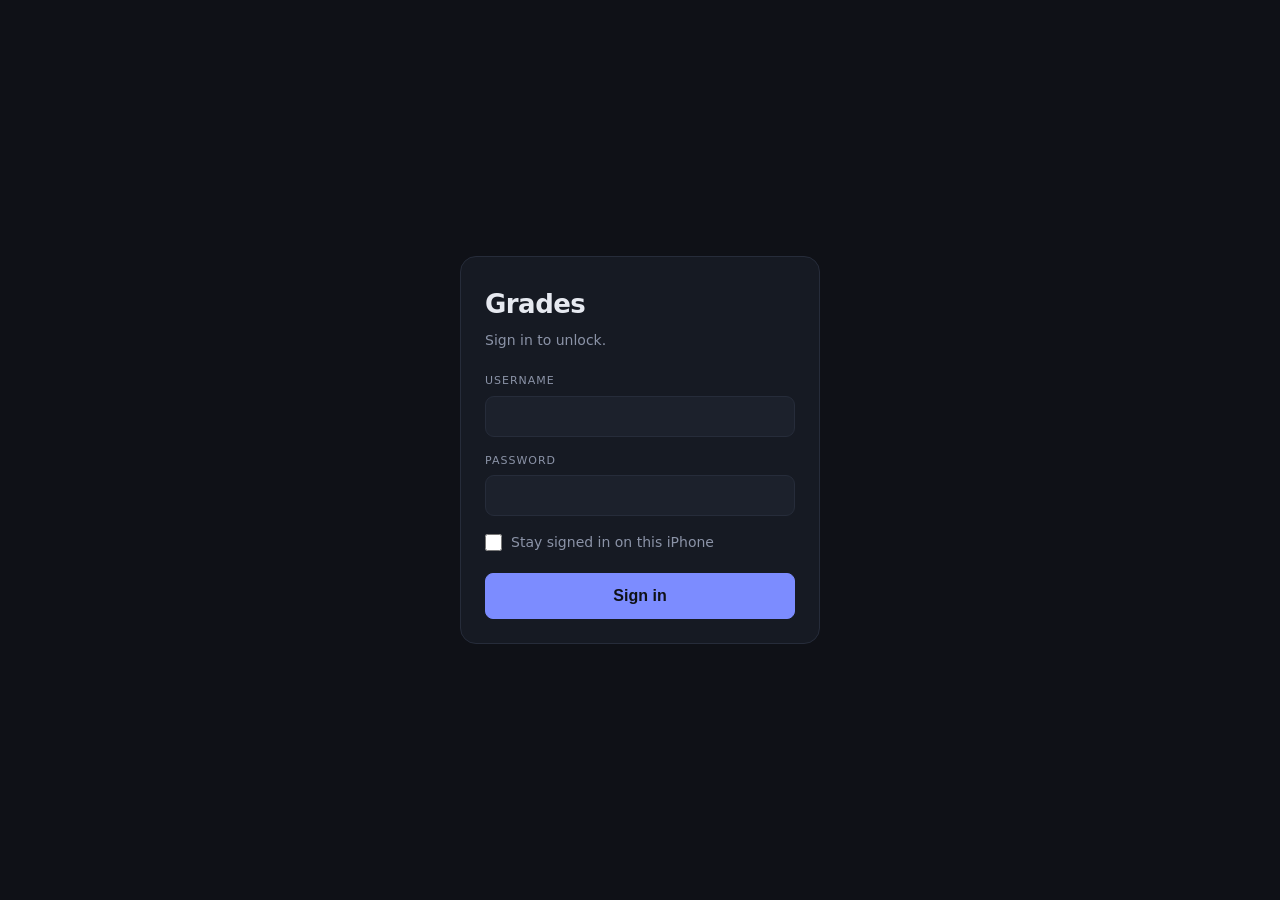
==== docs/index.html @ ca16d770 "Add password-protected GitHub Pages dashboard for phone access The local dashboard needs a Python se" ====
<!doctype html>
<html lang="en">
<head>
  <meta charset="utf-8" />
  <!-- viewport-fit=cover so the page reaches under the iPhone notch and home bar,
       which the safe-area padding in style.css then compensates for. -->
  <meta name="viewport" content="width=device-width, initial-scale=1, viewport-fit=cover" />
  <title>Grades</title>
  <meta name="theme-color" content="#0f1117" />
  <!-- Makes "Add to Home Screen" open without Safari's address bar. -->
  <meta name="apple-mobile-web-app-capable" content="yes" />
  <meta name="apple-mobile-web-app-status-bar-style" content="black-translucent" />
  <meta name="apple-mobile-web-app-title" content="Grades" />
  <!-- Grades are nobody else's business: keep this page out of search engines. -->
  <meta name="robots" content="noindex, nofollow" />
  <link rel="apple-touch-icon" href="icon.png" />
  <link rel="icon" href="icon.png" />
  <link rel="manifest" href="manifest.webmanifest" />
  <link rel="stylesheet" href="style.css" />
</head>
<body>

  <!-- Login gate. Nothing below it exists in the DOM until the file decrypts. -->
  <div class="login-wrap" id="login">
    <form class="login-card" id="login-form" autocomplete="on">
      <h1>Grades</h1>
      <p class="sub">Sign in to unlock.</p>

      <label for="username">Username</label>
      <input id="username" name="username" type="text" autocomplete="username"
             autocapitalize="none" autocorrect="off" spellcheck="false" required />

      <label for="password">Password</label>
      <input id="password" name="password" type="password"
             autocomplete="current-password" required />

      <label class="check">
        <input type="checkbox" id="remember" />
        <span>Stay signed in on this iPhone</span>
      </label>

      <button class="btn primary" id="signin" type="submit">Sign in</button>
      <div class="login-error hidden" id="login-error"></div>
    </form>
  </div>

  <!-- The dashboard. Hidden until decryption succeeds. -->
  <div class="app hidden" id="app">
    <header class="topbar">
      <div>
        <h1 id="greeting">Grades</h1>
        <p class="sub" id="subline"></p>
      </div>
      <button id="signout" class="btn">Sign out</button>
    </header>

    <div id="sample-banner" class="banner hidden"></div>

    <section class="stats" id="stats"></section>

    <section class="panel">
      <div class="panel-head">
        <h2>Courses</h2>
        <span class="hint">Tap a course to see its assignments</span>
      </div>
      <div id="courses"></div>
    </section>

    <section class="panel">
      <div class="panel-head"><h2>Coming up</h2></div>
      <div id="upcoming"></div>
    </section>
  </div>

  <script src="app.js"></script>
</body>
</html>
---- docs/style.css ----
:root {
  --bg: #0f1117;
  --panel: #161a23;
  --panel-2: #1c212c;
  --line: #262c3a;
  --text: #e6e9f0;
  --muted: #8b93a7;
  --accent: #7c8cff;
  --good: #4ade80;
  --warn: #fbbf24;
  --bad: #f87171;
}

* { box-sizing: border-box; }

body {
  margin: 0;
  background: var(--bg);
  color: var(--text);
  font: 15px/1.5 ui-sans-serif, system-ui, -apple-system, "Segoe UI", Roboto, sans-serif;
}

.app { max-width: 1100px; margin: 0 auto; padding: 32px 24px 64px; }

.topbar { display: flex; align-items: flex-start; justify-content: space-between; gap: 16px; }
h1 { margin: 0; font-size: 30px; letter-spacing: -0.02em; }
.sub { margin: 6px 0 0; color: var(--muted); font-size: 14px; }

.btn {
  background: var(--panel-2); color: var(--text);
  border: 1px solid var(--line); border-radius: 8px;
  padding: 9px 15px; font-size: 14px; cursor: pointer; white-space: nowrap;
}
.btn:hover { border-color: var(--accent); }
.btn:disabled { opacity: 0.5; cursor: default; }

.banner {
  margin-top: 20px; padding: 11px 15px; border-radius: 8px; font-size: 14px;
  background: rgba(124, 140, 255, 0.1); border: 1px solid rgba(124, 140, 255, 0.3);
}
.banner.error { background: rgba(248, 113, 113, 0.1); border-color: rgba(248, 113, 113, 0.35); }
.hidden { display: none !important; }

/* stat tiles */
.stats { display: grid; grid-template-columns: repeat(auto-fit, minmax(190px, 1fr)); gap: 14px; margin-top: 26px; }
.stat { background: var(--panel); border: 1px solid var(--line); border-radius: 12px; padding: 18px; }
.stat .label { color: var(--muted); font-size: 11px; letter-spacing: 0.09em; text-transform: uppercase; }
.stat .value { font-size: 32px; font-weight: 600; margin-top: 8px; letter-spacing: -0.02em; }
.stat .note { color: var(--muted); font-size: 13px; margin-top: 4px; }

/* panels */
.panel { background: var(--panel); border: 1px solid var(--line); border-radius: 12px; margin-top: 26px; overflow: hidden; }
.panel-head { display: flex; align-items: baseline; justify-content: space-between; gap: 12px; padding: 16px 20px; border-bottom: 1px solid var(--line); }
.panel-head h2 { margin: 0; font-size: 15px; font-weight: 600; }
.hint { color: var(--muted); font-size: 13px; }

/* course rows */
.course { border-bottom: 1px solid var(--line); }
.course:last-child { border-bottom: none; }

.course-head {
  display: grid; grid-template-columns: 1fr auto auto; align-items: center; gap: 16px;
  padding: 15px 20px; cursor: pointer; background: none; border: none;
  width: 100%; text-align: left; color: inherit; font: inherit;
}
.course-head:hover { background: var(--panel-2); }
.course-name { font-weight: 600; }
.course-meta { color: var(--muted); font-size: 13px; margin-top: 2px; }
.flags { display: flex; gap: 6px; }
.grade { font-variant-numeric: tabular-nums; font-size: 17px; font-weight: 600; min-width: 105px; text-align: right; }
.grade .letter { color: var(--muted); font-weight: 500; margin-left: 7px; }

.pill { font-size: 11px; padding: 2px 8px; border-radius: 999px; font-weight: 600; }
.pill.missing { background: rgba(248,113,113,.16); color: var(--bad); }
.pill.late { background: rgba(251,191,36,.16); color: var(--warn); }

.g-good { color: var(--good); }
.g-warn { color: var(--warn); }
.g-bad  { color: var(--bad); }

/* assignment table */
.assignments { display: none; padding: 0 20px 18px; }
.course.open .assignments { display: block; }
.course.open .course-head { background: var(--panel-2); }

table { width: 100%; border-collapse: collapse; font-size: 14px; }
th { text-align: left; color: var(--muted); font-weight: 500; font-size: 11px; letter-spacing: 0.07em; text-transform: uppercase; padding: 10px 8px; border-bottom: 1px solid var(--line); }
td { padding: 10px 8px; border-bottom: 1px solid rgba(38,44,58,.55); }
tr:last-child td { border-bottom: none; }
td.num { text-align: right; font-variant-numeric: tabular-nums; white-space: nowrap; }
.cat { color: var(--muted); font-size: 13px; }
.empty { color: var(--muted); padding: 18px 20px; font-size: 14px; }

@media (max-width: 600px) {
  .app { padding: 22px 15px 48px; }
  .course-head { grid-template-columns: 1fr auto; }
  .flags { display: none; }
  .assignments { overflow-x: auto; }
}

/* ---------- login screen ---------- */

.login-wrap {
  min-height: 100dvh;
  display: flex; align-items: center; justify-content: center;
  padding: 24px;
  /* Keep the card clear of the notch and the home indicator. */
  padding-top: max(24px, env(safe-area-inset-top));
  padding-bottom: max(24px, env(safe-area-inset-bottom));
}

.login-card {
  width: 100%; max-width: 360px;
  background: var(--panel); border: 1px solid var(--line);
  border-radius: 16px; padding: 28px 24px 24px;
}
.login-card h1 { font-size: 26px; }
.login-card .sub { margin: 6px 0 22px; }

.login-card label {
  display: block; color: var(--muted);
  font-size: 11px; letter-spacing: 0.09em; text-transform: uppercase;
  margin-bottom: 6px;
}

.login-card input[type="text"],
.login-card input[type="password"] {
  width: 100%; margin-bottom: 16px;
  background: var(--panel-2); color: var(--text);
  border: 1px solid var(--line); border-radius: 9px;
  padding: 12px 13px;
  /* 16px keeps iOS Safari from zooming the page when the field is focused. */
  font: 16px/1.4 inherit;
}
.login-card input:focus { outline: none; border-color: var(--accent); }

.login-card label.check {
  display: flex; align-items: center; gap: 9px;
  text-transform: none; letter-spacing: 0; font-size: 14px;
  color: var(--muted); margin-bottom: 20px;
}
.login-card .check input { accent-color: var(--accent); width: 17px; height: 17px; margin: 0; }

.btn.primary {
  width: 100%; background: var(--accent); border-color: var(--accent);
  color: #0f1117; font-weight: 600; font-size: 16px; padding: 13px;
}
.btn.primary:hover { filter: brightness(1.07); }

.login-error {
  margin-top: 14px; font-size: 14px; color: var(--bad);
  background: rgba(248,113,113,.1); border: 1px solid rgba(248,113,113,.35);
  border-radius: 8px; padding: 10px 13px;
}

/* ---------- phone layout ---------- */

.app {
  padding-top: max(32px, env(safe-area-inset-top));
  padding-bottom: max(64px, env(safe-area-inset-bottom));
}

@media (max-width: 600px) {
  .topbar { align-items: center; }
  h1 { font-size: 25px; }
  /* Comfortable tap targets -- Apple's guidance is 44pt minimum. */
  .btn { padding: 11px 15px; min-height: 44px; }
  .course-head { padding: 14px 16px; min-height: 56px; }
  .grade { min-width: 0; }
}
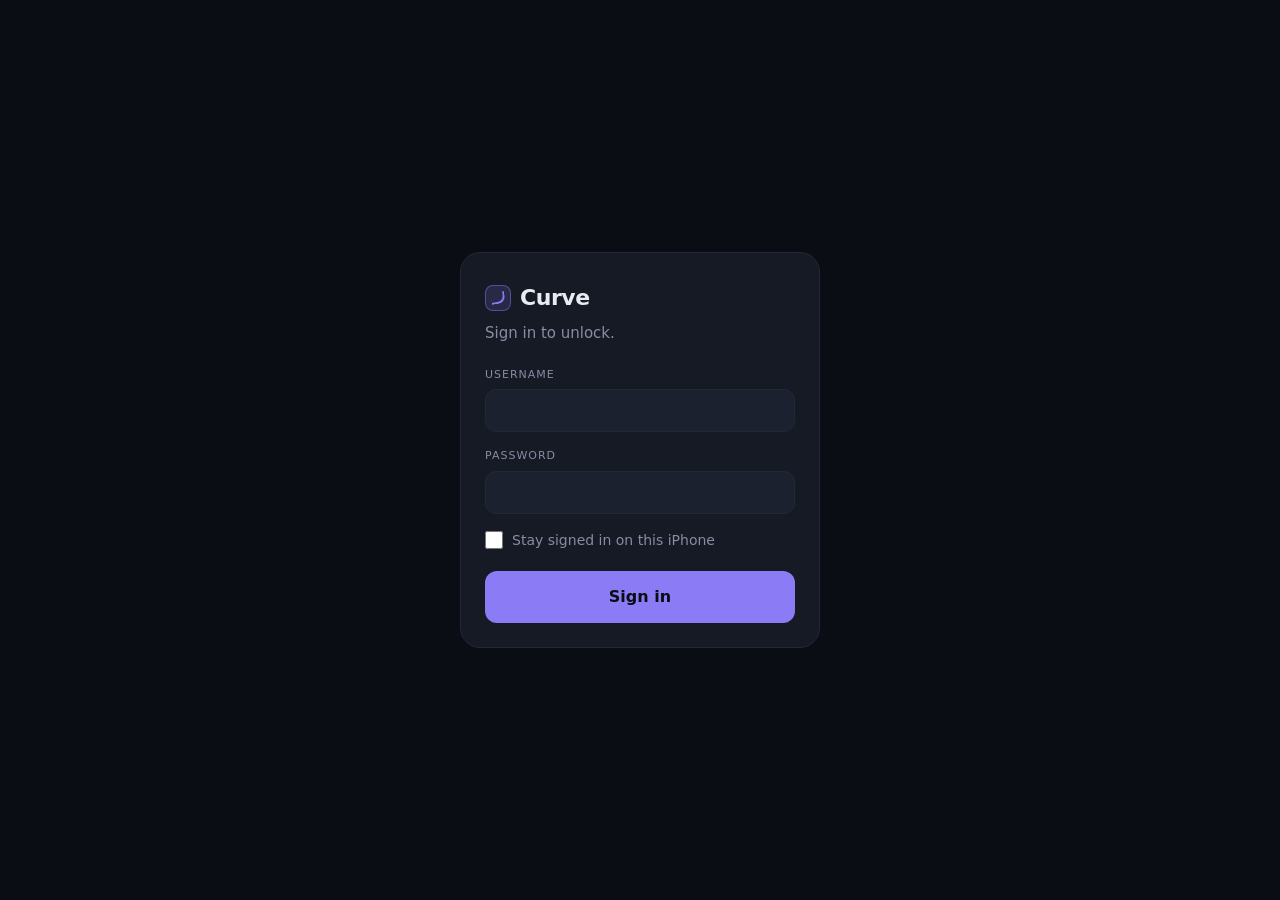
==== commit 5cd5d78e: "Redesign the site as Curve: four screens driven by the scraped data Replaces the single scrolling ta" ====
--- a/docs/index.html
+++ b/docs/index.html
@@ -2,16 +2,12 @@
 <html lang="en">
 <head>
   <meta charset="utf-8" />
-  <!-- viewport-fit=cover so the page reaches under the iPhone notch and home bar,
-       which the safe-area padding in style.css then compensates for. -->
   <meta name="viewport" content="width=device-width, initial-scale=1, viewport-fit=cover" />
-  <title>Grades</title>
-  <meta name="theme-color" content="#0f1117" />
-  <!-- Makes "Add to Home Screen" open without Safari's address bar. -->
+  <title>Curve</title>
+  <meta name="theme-color" content="#0b0d14" />
   <meta name="apple-mobile-web-app-capable" content="yes" />
   <meta name="apple-mobile-web-app-status-bar-style" content="black-translucent" />
-  <meta name="apple-mobile-web-app-title" content="Grades" />
-  <!-- Grades are nobody else's business: keep this page out of search engines. -->
+  <meta name="apple-mobile-web-app-title" content="Curve" />
   <meta name="robots" content="noindex, nofollow" />
   <link rel="apple-touch-icon" href="icon.png" />
   <link rel="icon" href="icon.png" />
@@ -20,10 +16,9 @@
 </head>
 <body>
 
-  <!-- Login gate. Nothing below it exists in the DOM until the file decrypts. -->
   <div class="login-wrap" id="login">
     <form class="login-card" id="login-form" autocomplete="on">
-      <h1>Grades</h1>
+      <div class="brand"><span class="mark"></span> Curve</div>
       <p class="sub">Sign in to unlock.</p>
 
       <label for="username">Username</label>
@@ -34,7 +29,7 @@
       <input id="password" name="password" type="password"
              autocomplete="current-password" required />
 
-      <label class="check">
+      <label class="check" for="remember">
         <input type="checkbox" id="remember" />
         <span>Stay signed in on this iPhone</span>
       </label>
@@ -44,32 +39,15 @@
     </form>
   </div>
 
-  <!-- The dashboard. Hidden until decryption succeeds. -->
   <div class="app hidden" id="app">
-    <header class="topbar">
-      <div>
-        <h1 id="greeting">Grades</h1>
-        <p class="sub" id="subline"></p>
-      </div>
-      <button id="signout" class="btn">Sign out</button>
-    </header>
+    <main id="screen"></main>
 
-    <div id="sample-banner" class="banner hidden"></div>
-
-    <section class="stats" id="stats"></section>
-
-    <section class="panel">
-      <div class="panel-head">
-        <h2>Courses</h2>
-        <span class="hint">Tap a course to see its assignments</span>
-      </div>
-      <div id="courses"></div>
-    </section>
-
-    <section class="panel">
-      <div class="panel-head"><h2>Coming up</h2></div>
-      <div id="upcoming"></div>
-    </section>
+    <nav class="tabbar" id="tabbar">
+      <button data-tab="today"  class="tab on"><span class="ico" data-i="today"></span>Today</button>
+      <button data-tab="grades" class="tab"><span class="ico" data-i="grades"></span>Grades</button>
+      <button data-tab="work"   class="tab"><span class="ico" data-i="work"></span>Work</button>
+      <button data-tab="me"     class="tab"><span class="ico" data-i="me"></span>Me</button>
+    </nav>
   </div>
 
   <script src="app.js"></script>
--- a/docs/style.css
+++ b/docs/style.css
@@ -1,170 +1,252 @@
 :root {
-  --bg: #0f1117;
-  --panel: #161a23;
-  --panel-2: #1c212c;
-  --line: #262c3a;
-  --text: #e6e9f0;
-  --muted: #8b93a7;
-  --accent: #7c8cff;
+  --bg: #0b0d14;
+  --bg-lift: #10131c;
+  --card: #161a25;
+  --card-2: #1c2130;
+  --line: #232838;
+  --text: #e9ebf3;
+  --muted: #868da4;
+  --dim: #5d6478;
+  --accent: #8b7cf6;
+  --accent-soft: rgba(139, 124, 246, 0.16);
   --good: #4ade80;
   --warn: #fbbf24;
   --bad: #f87171;
-}
-
-* { box-sizing: border-box; }
+  --pad: 20px;
+}
+
+* { box-sizing: border-box; -webkit-tap-highlight-color: transparent; }
 
 body {
   margin: 0;
   background: var(--bg);
   color: var(--text);
-  font: 15px/1.5 ui-sans-serif, system-ui, -apple-system, "Segoe UI", Roboto, sans-serif;
-}
-
-.app { max-width: 1100px; margin: 0 auto; padding: 32px 24px 64px; }
-
-.topbar { display: flex; align-items: flex-start; justify-content: space-between; gap: 16px; }
-h1 { margin: 0; font-size: 30px; letter-spacing: -0.02em; }
-.sub { margin: 6px 0 0; color: var(--muted); font-size: 14px; }
-
-.btn {
-  background: var(--panel-2); color: var(--text);
-  border: 1px solid var(--line); border-radius: 8px;
-  padding: 9px 15px; font-size: 14px; cursor: pointer; white-space: nowrap;
-}
-.btn:hover { border-color: var(--accent); }
-.btn:disabled { opacity: 0.5; cursor: default; }
-
-.banner {
-  margin-top: 20px; padding: 11px 15px; border-radius: 8px; font-size: 14px;
-  background: rgba(124, 140, 255, 0.1); border: 1px solid rgba(124, 140, 255, 0.3);
-}
-.banner.error { background: rgba(248, 113, 113, 0.1); border-color: rgba(248, 113, 113, 0.35); }
+  font: 15px/1.5 ui-sans-serif, system-ui, -apple-system, "SF Pro Text", "Segoe UI", Roboto, sans-serif;
+  -webkit-font-smoothing: antialiased;
+}
+
 .hidden { display: none !important; }
-
-/* stat tiles */
-.stats { display: grid; grid-template-columns: repeat(auto-fit, minmax(190px, 1fr)); gap: 14px; margin-top: 26px; }
-.stat { background: var(--panel); border: 1px solid var(--line); border-radius: 12px; padding: 18px; }
-.stat .label { color: var(--muted); font-size: 11px; letter-spacing: 0.09em; text-transform: uppercase; }
-.stat .value { font-size: 32px; font-weight: 600; margin-top: 8px; letter-spacing: -0.02em; }
-.stat .note { color: var(--muted); font-size: 13px; margin-top: 4px; }
-
-/* panels */
-.panel { background: var(--panel); border: 1px solid var(--line); border-radius: 12px; margin-top: 26px; overflow: hidden; }
-.panel-head { display: flex; align-items: baseline; justify-content: space-between; gap: 12px; padding: 16px 20px; border-bottom: 1px solid var(--line); }
-.panel-head h2 { margin: 0; font-size: 15px; font-weight: 600; }
-.hint { color: var(--muted); font-size: 13px; }
-
-/* course rows */
-.course { border-bottom: 1px solid var(--line); }
-.course:last-child { border-bottom: none; }
-
-.course-head {
-  display: grid; grid-template-columns: 1fr auto auto; align-items: center; gap: 16px;
-  padding: 15px 20px; cursor: pointer; background: none; border: none;
-  width: 100%; text-align: left; color: inherit; font: inherit;
-}
-.course-head:hover { background: var(--panel-2); }
-.course-name { font-weight: 600; }
-.course-meta { color: var(--muted); font-size: 13px; margin-top: 2px; }
-.flags { display: flex; gap: 6px; }
-.grade { font-variant-numeric: tabular-nums; font-size: 17px; font-weight: 600; min-width: 105px; text-align: right; }
-.grade .letter { color: var(--muted); font-weight: 500; margin-left: 7px; }
-
-.pill { font-size: 11px; padding: 2px 8px; border-radius: 999px; font-weight: 600; }
-.pill.missing { background: rgba(248,113,113,.16); color: var(--bad); }
-.pill.late { background: rgba(251,191,36,.16); color: var(--warn); }
-
-.g-good { color: var(--good); }
-.g-warn { color: var(--warn); }
-.g-bad  { color: var(--bad); }
-
-/* assignment table */
-.assignments { display: none; padding: 0 20px 18px; }
-.course.open .assignments { display: block; }
-.course.open .course-head { background: var(--panel-2); }
-
-table { width: 100%; border-collapse: collapse; font-size: 14px; }
-th { text-align: left; color: var(--muted); font-weight: 500; font-size: 11px; letter-spacing: 0.07em; text-transform: uppercase; padding: 10px 8px; border-bottom: 1px solid var(--line); }
-td { padding: 10px 8px; border-bottom: 1px solid rgba(38,44,58,.55); }
-tr:last-child td { border-bottom: none; }
-td.num { text-align: right; font-variant-numeric: tabular-nums; white-space: nowrap; }
-.cat { color: var(--muted); font-size: 13px; }
-.empty { color: var(--muted); padding: 18px 20px; font-size: 14px; }
-
-@media (max-width: 600px) {
-  .app { padding: 22px 15px 48px; }
-  .course-head { grid-template-columns: 1fr auto; }
-  .flags { display: none; }
-  .assignments { overflow-x: auto; }
-}
-
-/* ---------- login screen ---------- */
+button { font: inherit; color: inherit; background: none; border: none; cursor: pointer; }
+
+/* ---------- login ---------- */
 
 .login-wrap {
-  min-height: 100dvh;
-  display: flex; align-items: center; justify-content: center;
-  padding: 24px;
-  /* Keep the card clear of the notch and the home indicator. */
-  padding-top: max(24px, env(safe-area-inset-top));
-  padding-bottom: max(24px, env(safe-area-inset-bottom));
-}
-
+  min-height: 100dvh; display: flex; align-items: center; justify-content: center;
+  padding: max(24px, env(safe-area-inset-top)) 24px max(24px, env(safe-area-inset-bottom));
+}
 .login-card {
   width: 100%; max-width: 360px;
-  background: var(--panel); border: 1px solid var(--line);
-  border-radius: 16px; padding: 28px 24px 24px;
-}
-.login-card h1 { font-size: 26px; }
-.login-card .sub { margin: 6px 0 22px; }
-
+  background: var(--card); border: 1px solid var(--line);
+  border-radius: 20px; padding: 28px 24px 24px;
+}
+.brand { display: flex; align-items: center; gap: 9px; font-size: 22px; font-weight: 650; letter-spacing: -0.02em; }
+.mark {
+  width: 26px; height: 26px; border-radius: 8px; background: var(--accent-soft);
+  border: 1px solid rgba(139,124,246,.45); position: relative; flex: none;
+}
+.mark::after {
+  content: ""; position: absolute; inset: 6px 5px;
+  border-bottom: 2px solid var(--accent); border-right: 2px solid var(--accent);
+  border-radius: 0 0 8px 0; transform: rotate(-8deg);
+}
+.login-card .sub { margin: 8px 0 22px; color: var(--muted); }
 .login-card label {
   display: block; color: var(--muted);
-  font-size: 11px; letter-spacing: 0.09em; text-transform: uppercase;
-  margin-bottom: 6px;
-}
-
-.login-card input[type="text"],
-.login-card input[type="password"] {
+  font-size: 11px; letter-spacing: 0.09em; text-transform: uppercase; margin-bottom: 6px;
+}
+.login-card input[type="text"], .login-card input[type="password"] {
   width: 100%; margin-bottom: 16px;
-  background: var(--panel-2); color: var(--text);
-  border: 1px solid var(--line); border-radius: 9px;
-  padding: 12px 13px;
-  /* 16px keeps iOS Safari from zooming the page when the field is focused. */
-  font: 16px/1.4 inherit;
+  background: var(--card-2); color: var(--text);
+  border: 1px solid var(--line); border-radius: 11px; padding: 13px;
+  font: 16px/1.4 inherit; /* 16px stops iOS zooming on focus */
 }
 .login-card input:focus { outline: none; border-color: var(--accent); }
-
 .login-card label.check {
-  display: flex; align-items: center; gap: 9px;
-  text-transform: none; letter-spacing: 0; font-size: 14px;
-  color: var(--muted); margin-bottom: 20px;
-}
-.login-card .check input { accent-color: var(--accent); width: 17px; height: 17px; margin: 0; }
-
+  display: flex; align-items: center; gap: 9px; margin-bottom: 20px;
+  text-transform: none; letter-spacing: 0; font-size: 14px; color: var(--muted);
+}
+.login-card .check input { accent-color: var(--accent); width: 18px; height: 18px; margin: 0; }
 .btn.primary {
-  width: 100%; background: var(--accent); border-color: var(--accent);
-  color: #0f1117; font-weight: 600; font-size: 16px; padding: 13px;
-}
-.btn.primary:hover { filter: brightness(1.07); }
-
+  width: 100%; background: var(--accent); color: #0b0d14;
+  font-weight: 650; font-size: 16px; padding: 14px; border-radius: 12px;
+}
 .login-error {
   margin-top: 14px; font-size: 14px; color: var(--bad);
   background: rgba(248,113,113,.1); border: 1px solid rgba(248,113,113,.35);
-  border-radius: 8px; padding: 10px 13px;
-}
-
-/* ---------- phone layout ---------- */
-
-.app {
-  padding-top: max(32px, env(safe-area-inset-top));
-  padding-bottom: max(64px, env(safe-area-inset-bottom));
-}
-
-@media (max-width: 600px) {
-  .topbar { align-items: center; }
-  h1 { font-size: 25px; }
-  /* Comfortable tap targets -- Apple's guidance is 44pt minimum. */
-  .btn { padding: 11px 15px; min-height: 44px; }
-  .course-head { padding: 14px 16px; min-height: 56px; }
-  .grade { min-width: 0; }
-}
+  border-radius: 10px; padding: 11px 13px;
+}
+
+/* ---------- shell ---------- */
+
+.app { min-height: 100dvh; padding-bottom: 92px; }
+main { padding: max(14px, env(safe-area-inset-top)) var(--pad) 24px; max-width: 620px; margin: 0 auto; }
+
+.topline { display: flex; align-items: center; justify-content: space-between; gap: 12px; margin-bottom: 22px; }
+.topline .brand { font-size: 17px; }
+.chip {
+  font-size: 12px; color: var(--muted); background: var(--card);
+  border: 1px solid var(--line); border-radius: 999px; padding: 5px 11px; white-space: nowrap;
+}
+
+.headline { font-size: 24px; font-weight: 650; letter-spacing: -0.03em; line-height: 1.15; margin: 0; }
+.headline .quiet { color: var(--dim); display: block; }
+.underline { margin: 12px 0 0; color: var(--muted); font-size: 14px; }
+.underline strong { color: var(--text); font-weight: 600; }
+
+.sec-label {
+  font-size: 11px; letter-spacing: 0.11em; text-transform: uppercase; color: var(--dim);
+  margin: 30px 0 12px; display: flex; align-items: baseline; justify-content: space-between;
+}
+.sec-label .link { color: var(--accent); letter-spacing: 0; text-transform: none; font-size: 13px; }
+
+/* today: period strip */
+.periods { display: grid; grid-auto-flow: column; grid-auto-columns: 1fr; gap: 9px; }
+.period {
+  background: var(--card); border: 1px solid var(--line); border-radius: 13px;
+  padding: 11px 10px; min-height: 76px; text-align: left;
+  display: flex; flex-direction: column; gap: 3px;
+}
+.period.flag { border-color: rgba(139,124,246,.5); }
+.period .p { font-size: 11px; color: var(--dim); }
+.period .n { font-size: 14.5px; white-space: nowrap; font-weight: 600; letter-spacing: -0.01em; }
+.period .d { font-size: 12px; color: var(--accent); margin-top: auto; }
+.period .d.none { color: var(--dim); }
+
+/* course rows */
+.rows { border-top: 1px solid var(--line); }
+.row {
+  width: 100%; display: grid; grid-template-columns: 1fr auto auto; align-items: center;
+  gap: 14px; padding: 15px 2px; border-bottom: 1px solid var(--line); text-align: left;
+}
+.row .nm { font-size: 15px; font-weight: 600; letter-spacing: -0.01em; }
+.row .mt { font-size: 12.5px; color: var(--muted); margin-top: 2px; }
+.row .spark { width: 62px; height: 22px; opacity: .9; }
+.row .val { text-align: right; min-width: 74px; }
+.row .pct { font-size: 15.5px; font-weight: 650; font-variant-numeric: tabular-nums; letter-spacing: -0.01em; }
+.row .sub2 { font-size: 12.5px; color: var(--muted); margin-top: 2px; font-variant-numeric: tabular-nums; }
+.up { color: var(--good); } .down { color: var(--bad); } .flat { color: var(--muted); }
+
+/* standing */
+.standing-hero {
+  background: linear-gradient(170deg, rgba(139,124,246,.20), rgba(139,124,246,.03) 62%, transparent);
+  border-radius: 22px; padding: 22px 20px 24px; margin: 0 calc(var(--pad) * -1); padding-left: var(--pad); padding-right: var(--pad);
+}
+.gpa-big { display: flex; align-items: baseline; gap: 12px; }
+.gpa-big .n { font-size: 62px; font-weight: 300; letter-spacing: -0.045em; line-height: 1; font-variant-numeric: tabular-nums; }
+.gpa-big .u { font-size: 14px; color: var(--muted); line-height: 1.25; }
+.scale { position: relative; height: 4px; background: rgba(255,255,255,.1); border-radius: 999px; margin: 22px 0 0; }
+.scale .dot {
+  position: absolute; top: 50%; width: 13px; height: 13px; border-radius: 50%;
+  background: var(--accent); transform: translate(-50%, -50%); box-shadow: 0 0 0 4px var(--bg);
+}
+.prose { margin: 18px 0 0; font-size: 15px; line-height: 1.55; }
+.prose .em { color: var(--text); font-weight: 600; }
+
+.nudge {
+  display: flex; gap: 13px; align-items: flex-start; width: 100%; text-align: left;
+  background: var(--card); border: 1px solid var(--line); border-radius: 16px;
+  padding: 16px; margin-top: 20px;
+}
+.nudge .ring { flex: none; margin-top: 1px; }
+.nudge .t { display: block; font-size: 14.5px; font-weight: 600; }
+.nudge .b { display: block; font-size: 13.5px; color: var(--muted); margin-top: 4px; }
+.nudge .go { color: var(--dim); margin-left: auto; align-self: center; font-size: 18px; }
+
+.donuts { display: grid; grid-template-columns: repeat(3, 1fr); gap: 11px; }
+.donut {
+  background: var(--card); border: 1px solid var(--line); border-radius: 16px;
+  padding: 16px 8px 13px; display: flex; flex-direction: column; align-items: center; gap: 9px;
+}
+.donut.sel { border-color: rgba(139,124,246,.55); }
+.donut .lb { font-size: 12.5px; color: var(--muted); }
+
+/* course detail */
+.back { display: flex; align-items: center; gap: 9px; color: var(--muted); font-size: 15px; margin-bottom: 18px; }
+.back .a { font-size: 19px; line-height: 1; }
+.detail-h { font-size: 27px; font-weight: 650; letter-spacing: -0.03em; margin: 0; }
+.detail-m { color: var(--muted); font-size: 13.5px; margin: 5px 0 0; }
+.detail-grade { display: flex; align-items: baseline; gap: 11px; margin-top: 20px; flex-wrap: wrap; }
+.detail-grade .n { font-size: 46px; font-weight: 300; letter-spacing: -0.04em; line-height: 1; font-variant-numeric: tabular-nums; }
+.detail-grade .l { font-size: 19px; color: var(--muted); }
+.detail-grade .gap { margin-left: auto; font-size: 13px; color: var(--muted); }
+
+.chart { margin: 20px 0 0; }
+.chart svg { width: 100%; height: 62px; display: block; }
+.chart-x { display: flex; justify-content: space-between; font-size: 12px; color: var(--dim); margin-top: 8px; }
+
+.card { background: var(--card); border: 1px solid var(--line); border-radius: 18px; padding: 18px; margin-top: 22px; }
+.card .k { font-size: 11px; letter-spacing: 0.11em; text-transform: uppercase; color: var(--dim); }
+.whatif-q { margin: 13px 0 0; font-size: 14.5px; line-height: 1.55; color: var(--muted); }
+.whatif-q b { color: var(--text); font-weight: 600; }
+.whatif-a { display: flex; align-items: baseline; gap: 10px; margin-top: 13px; }
+.whatif-a .n { font-size: 40px; font-weight: 300; letter-spacing: -0.04em; line-height: 1; font-variant-numeric: tabular-nums; }
+.whatif-a .l { font-size: 17px; color: var(--muted); }
+.whatif-a .delta { margin-left: auto; font-size: 13px; font-variant-numeric: tabular-nums; }
+
+input[type="range"] {
+  -webkit-appearance: none; appearance: none; width: 100%; height: 22px;
+  background: none; margin: 14px 0 0;
+}
+input[type="range"]::-webkit-slider-runnable-track { height: 5px; border-radius: 999px; background: var(--line); }
+input[type="range"]::-moz-range-track { height: 5px; border-radius: 999px; background: var(--line); }
+input[type="range"]::-webkit-slider-thumb {
+  -webkit-appearance: none; width: 21px; height: 21px; border-radius: 50%;
+  background: var(--accent); margin-top: -8px; border: none;
+}
+input[type="range"]::-moz-range-thumb { width: 21px; height: 21px; border-radius: 50%; background: var(--accent); border: none; }
+.range-x { display: flex; justify-content: space-between; font-size: 12px; color: var(--dim); margin-top: 7px; }
+
+.items { margin-top: 6px; }
+.item { display: grid; grid-template-columns: 3px 1fr auto; gap: 13px; padding: 13px 0; border-bottom: 1px solid var(--line); }
+.item:last-child { border-bottom: none; }
+.item .bar { border-radius: 2px; background: var(--dim); }
+.item .nm { font-size: 14.5px; font-weight: 600; }
+.item .mt { font-size: 12.5px; color: var(--muted); margin-top: 3px; }
+.item .val { text-align: right; font-variant-numeric: tabular-nums; }
+.item .sc { font-size: 14.5px; font-weight: 600; }
+.item .p2 { font-size: 12.5px; color: var(--muted); margin-top: 3px; }
+
+.empty { color: var(--muted); font-size: 14px; padding: 22px 0; text-align: center; }
+.note { color: var(--dim); font-size: 12.5px; margin-top: 14px; line-height: 1.5; }
+
+/* work list */
+.group-h { font-size: 13px; font-weight: 600; color: var(--muted); margin: 26px 0 4px; }
+
+/* me */
+.mini { display: grid; grid-template-columns: 1fr 1fr; gap: 11px; }
+.mini .b { background: var(--card); border: 1px solid var(--line); border-radius: 16px; padding: 16px; }
+.mini .k { font-size: 11px; letter-spacing: .1em; text-transform: uppercase; color: var(--dim); }
+.mini .v { font-size: 27px; font-weight: 600; margin-top: 7px; letter-spacing: -0.02em; }
+.btn.ghost {
+  width: 100%; margin-top: 22px; padding: 14px; border-radius: 12px;
+  border: 1px solid var(--line); background: var(--card); font-weight: 600;
+}
+
+/* tab bar */
+.tabbar {
+  position: fixed; left: 0; right: 0; bottom: 0; z-index: 5;
+  display: grid; grid-template-columns: repeat(4, 1fr);
+  background: rgba(11,13,20,.92); backdrop-filter: blur(18px);
+  border-top: 1px solid var(--line);
+  padding: 9px 6px max(9px, env(safe-area-inset-bottom));
+}
+.tab {
+  display: flex; flex-direction: column; align-items: center; gap: 4px;
+  font-size: 10.5px; color: var(--dim); padding: 4px 0; min-height: 44px;
+}
+.tab.on { color: var(--accent); }
+.ico { width: 21px; height: 21px; display: block; background: currentColor; }
+.ico[data-i="today"]  { -webkit-mask: var(--m-home) center/contain no-repeat;  mask: var(--m-home) center/contain no-repeat; }
+.ico[data-i="grades"] { -webkit-mask: var(--m-chart) center/contain no-repeat; mask: var(--m-chart) center/contain no-repeat; }
+.ico[data-i="work"]   { -webkit-mask: var(--m-check) center/contain no-repeat; mask: var(--m-check) center/contain no-repeat; }
+.ico[data-i="me"]     { -webkit-mask: var(--m-user) center/contain no-repeat;  mask: var(--m-user) center/contain no-repeat; }
+:root {
+  --m-home:  url('data:image/svg+xml;utf8,<svg xmlns="http://www.w3.org/2000/svg" viewBox="0 0 24 24" fill="none" stroke="black" stroke-width="2" stroke-linecap="round" stroke-linejoin="round"><path d="M3 10.5 12 3l9 7.5"/><path d="M5 9.5V21h14V9.5"/></svg>');
+  --m-chart: url('data:image/svg+xml;utf8,<svg xmlns="http://www.w3.org/2000/svg" viewBox="0 0 24 24" fill="none" stroke="black" stroke-width="2" stroke-linecap="round" stroke-linejoin="round"><path d="M3 17l6-6 4 4 8-8"/><path d="M21 7v5h-5"/></svg>');
+  --m-check: url('data:image/svg+xml;utf8,<svg xmlns="http://www.w3.org/2000/svg" viewBox="0 0 24 24" fill="none" stroke="black" stroke-width="2" stroke-linecap="round" stroke-linejoin="round"><rect x="4" y="4" width="16" height="16" rx="3"/><path d="M8.5 12.5l2.5 2.5 4.5-5"/></svg>');
+  --m-user:  url('data:image/svg+xml;utf8,<svg xmlns="http://www.w3.org/2000/svg" viewBox="0 0 24 24" fill="none" stroke="black" stroke-width="2" stroke-linecap="round" stroke-linejoin="round"><circle cx="12" cy="8" r="3.6"/><path d="M4.5 20c1.4-3.6 4.2-5.4 7.5-5.4s6.1 1.8 7.5 5.4"/></svg>');
+}
+
+@media (min-width: 640px) {
+  .tabbar { max-width: 620px; margin: 0 auto; border-radius: 18px 18px 0 0; border: 1px solid var(--line); border-bottom: none; }
+}
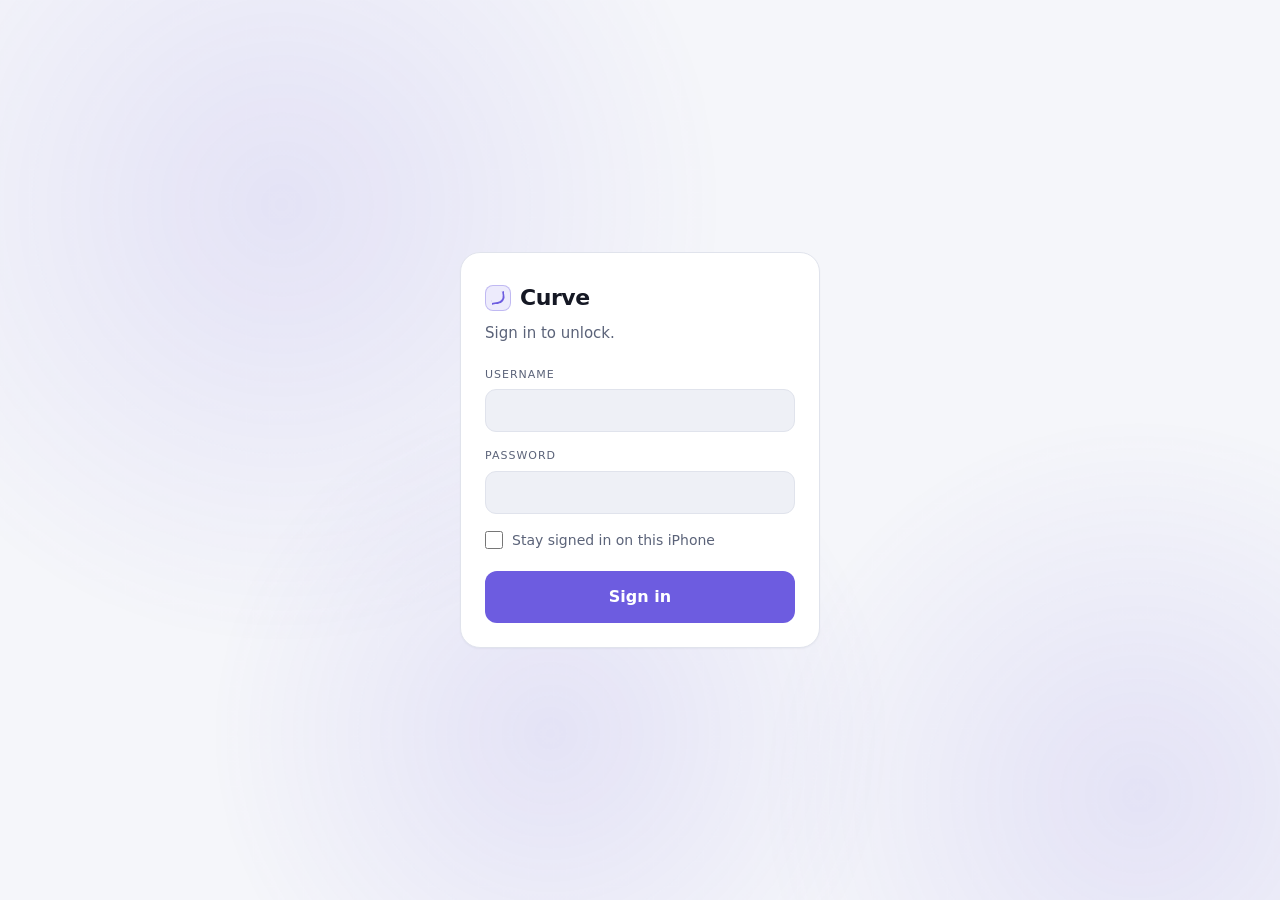
==== commit 1a417f7b: "Animate the interface and add a drifting background Three accent-tinted radial blobs drift behind th" ====
--- a/docs/index.html
+++ b/docs/index.html
@@ -15,6 +15,10 @@
   <link rel="stylesheet" href="style.css" />
 </head>
 <body>
+
+  <!-- Drifting background. Three soft radial blobs, animated with transform only --
+       no filter, which Safari would have to re-rasterise every frame. -->
+  <div class="bg" aria-hidden="true"><span></span><span></span><span></span></div>
 
   <div class="login-wrap" id="login">
     <form class="login-card" id="login-form" autocomplete="on">
--- a/docs/style.css
+++ b/docs/style.css
@@ -7,8 +7,11 @@
   --text: #e9ebf3;
   --muted: #868da4;
   --dim: #5d6478;
-  --accent: #8b7cf6;
-  --accent-soft: rgba(139, 124, 246, 0.16);
+  --track: rgba(255,255,255,.10);
+  --bar-bg: rgba(11,13,20,.92);
+  --on-accent: #0b0d14;
+  --bad-soft: rgba(248,113,113,.10);
+  --bad-line: rgba(248,113,113,.35);
   --good: #4ade80;
   --warn: #fbbf24;
   --bad: #f87171;
@@ -42,7 +45,7 @@
 .brand { display: flex; align-items: center; gap: 9px; font-size: 22px; font-weight: 650; letter-spacing: -0.02em; }
 .mark {
   width: 26px; height: 26px; border-radius: 8px; background: var(--accent-soft);
-  border: 1px solid rgba(139,124,246,.45); position: relative; flex: none;
+  border: 1px solid var(--accent-line); position: relative; flex: none;
 }
 .mark::after {
   content: ""; position: absolute; inset: 6px 5px;
@@ -67,12 +70,12 @@
 }
 .login-card .check input { accent-color: var(--accent); width: 18px; height: 18px; margin: 0; }
 .btn.primary {
-  width: 100%; background: var(--accent); color: #0b0d14;
+  width: 100%; background: var(--accent); color: var(--on-accent);
   font-weight: 650; font-size: 16px; padding: 14px; border-radius: 12px;
 }
 .login-error {
   margin-top: 14px; font-size: 14px; color: var(--bad);
-  background: rgba(248,113,113,.1); border: 1px solid rgba(248,113,113,.35);
+  background: var(--bad-soft); border: 1px solid var(--bad-line);
   border-radius: 10px; padding: 11px 13px;
 }
 
@@ -97,7 +100,7 @@
   font-size: 11px; letter-spacing: 0.11em; text-transform: uppercase; color: var(--dim);
   margin: 30px 0 12px; display: flex; align-items: baseline; justify-content: space-between;
 }
-.sec-label .link { color: var(--accent); letter-spacing: 0; text-transform: none; font-size: 13px; }
+.sec-label .link { color: var(--accent-ink); letter-spacing: 0; text-transform: none; font-size: 13px; }
 
 /* today: period strip */
 .periods { display: grid; grid-auto-flow: column; grid-auto-columns: 1fr; gap: 9px; }
@@ -106,7 +109,7 @@
   padding: 11px 10px; min-height: 76px; text-align: left;
   display: flex; flex-direction: column; gap: 3px;
 }
-.period.flag { border-color: rgba(139,124,246,.5); }
+.period.flag { border-color: var(--accent-line); }
 .period .p { font-size: 11px; color: var(--dim); }
 .period .n { font-size: 14.5px; white-space: nowrap; font-weight: 600; letter-spacing: -0.01em; }
 .period .d { font-size: 12px; color: var(--accent); margin-top: auto; }
@@ -128,13 +131,13 @@
 
 /* standing */
 .standing-hero {
-  background: linear-gradient(170deg, rgba(139,124,246,.20), rgba(139,124,246,.03) 62%, transparent);
+  background: linear-gradient(170deg, var(--accent-soft), var(--accent-faint) 62%, transparent);
   border-radius: 22px; padding: 22px 20px 24px; margin: 0 calc(var(--pad) * -1); padding-left: var(--pad); padding-right: var(--pad);
 }
 .gpa-big { display: flex; align-items: baseline; gap: 12px; }
 .gpa-big .n { font-size: 62px; font-weight: 300; letter-spacing: -0.045em; line-height: 1; font-variant-numeric: tabular-nums; }
 .gpa-big .u { font-size: 14px; color: var(--muted); line-height: 1.25; }
-.scale { position: relative; height: 4px; background: rgba(255,255,255,.1); border-radius: 999px; margin: 22px 0 0; }
+.scale { position: relative; height: 4px; background: var(--track); border-radius: 999px; margin: 22px 0 0; }
 .scale .dot {
   position: absolute; top: 50%; width: 13px; height: 13px; border-radius: 50%;
   background: var(--accent); transform: translate(-50%, -50%); box-shadow: 0 0 0 4px var(--bg);
@@ -157,7 +160,7 @@
   background: var(--card); border: 1px solid var(--line); border-radius: 16px;
   padding: 16px 8px 13px; display: flex; flex-direction: column; align-items: center; gap: 9px;
 }
-.donut.sel { border-color: rgba(139,124,246,.55); }
+.donut.sel { border-color: var(--accent-line); }
 .donut .lb { font-size: 12.5px; color: var(--muted); }
 
 /* course detail */
@@ -226,7 +229,7 @@
 .tabbar {
   position: fixed; left: 0; right: 0; bottom: 0; z-index: 5;
   display: grid; grid-template-columns: repeat(4, 1fr);
-  background: rgba(11,13,20,.92); backdrop-filter: blur(18px);
+  background: var(--bar-bg); backdrop-filter: blur(18px);
   border-top: 1px solid var(--line);
   padding: 9px 6px max(9px, env(safe-area-inset-bottom));
 }
@@ -234,7 +237,7 @@
   display: flex; flex-direction: column; align-items: center; gap: 4px;
   font-size: 10.5px; color: var(--dim); padding: 4px 0; min-height: 44px;
 }
-.tab.on { color: var(--accent); }
+.tab.on { color: var(--accent-ink); }
 .ico { width: 21px; height: 21px; display: block; background: currentColor; }
 .ico[data-i="today"]  { -webkit-mask: var(--m-home) center/contain no-repeat;  mask: var(--m-home) center/contain no-repeat; }
 .ico[data-i="grades"] { -webkit-mask: var(--m-chart) center/contain no-repeat; mask: var(--m-chart) center/contain no-repeat; }
@@ -250,3 +253,237 @@
 @media (min-width: 640px) {
   .tabbar { max-width: 620px; margin: 0 auto; border-radius: 18px 18px 0 0; border: 1px solid var(--line); border-bottom: none; }
 }
+
+/* ---------- theming ----------
+   app.js resolves "system" to an explicit data-theme, so the CSS only ever sees
+   light or dark and there's no media query duplicating the palette. */
+:root[data-theme="light"] {
+  --bg: #f5f6fa;
+  --bg-lift: #ffffff;
+  --card: #ffffff;
+  --card-2: #eef0f6;
+  --line: #e0e3ec;
+  --text: #151824;
+  --muted: #5b6379;
+  --dim: #868da0;
+  --good: #15803d;
+  --warn: #b45309;
+  --bad: #dc2626;
+  --track: rgba(0,0,0,.10);
+  --bar-bg: rgba(245,246,250,.92);
+  --on-accent: #ffffff;
+  --bad-soft: rgba(220,38,38,.08);
+  --bad-line: rgba(220,38,38,.30);
+}
+
+/* Light cards sit on a light ground, so they need a shadow rather than a glow. */
+:root[data-theme="light"] .card,
+:root[data-theme="light"] .login-card,
+:root[data-theme="light"] .period,
+:root[data-theme="light"] .donut,
+:root[data-theme="light"] .nudge,
+:root[data-theme="light"] .mini .b {
+  box-shadow: 0 1px 2px rgba(16, 20, 40, .04);
+}
+:root[data-accent="violet"] {
+  --accent: #8b7cf6;
+  --accent-ink: #8b7cf6;
+  --accent-soft: rgba(139,124,246,.16);
+  --accent-faint: rgba(139,124,246,.03);
+  --accent-line: rgba(139,124,246,.45);
+}
+:root[data-theme="light"][data-accent="violet"] {
+  --accent: #6d5ce0;
+  --accent-ink: #6d5ce0;
+  --accent-soft: rgba(109,92,224,.12);
+  --accent-faint: rgba(109,92,224,.02);
+  --accent-line: rgba(109,92,224,.35);
+}
+:root[data-accent="sky"] {
+  --accent: #38bdf8;
+  --accent-ink: #38bdf8;
+  --accent-soft: rgba(56,189,248,.16);
+  --accent-faint: rgba(56,189,248,.03);
+  --accent-line: rgba(56,189,248,.45);
+}
+:root[data-theme="light"][data-accent="sky"] {
+  --accent: #0284c7;
+  --accent-ink: #0284c7;
+  --accent-soft: rgba(2,132,199,.12);
+  --accent-faint: rgba(2,132,199,.02);
+  --accent-line: rgba(2,132,199,.35);
+}
+:root[data-accent="mint"] {
+  --accent: #34d399;
+  --accent-ink: #34d399;
+  --accent-soft: rgba(52,211,153,.16);
+  --accent-faint: rgba(52,211,153,.03);
+  --accent-line: rgba(52,211,153,.45);
+}
+:root[data-theme="light"][data-accent="mint"] {
+  --accent: #059669;
+  --accent-ink: #059669;
+  --accent-soft: rgba(5,150,105,.12);
+  --accent-faint: rgba(5,150,105,.02);
+  --accent-line: rgba(5,150,105,.35);
+}
+:root[data-accent="amber"] {
+  --accent: #fbbf24;
+  --accent-ink: #fbbf24;
+  --accent-soft: rgba(251,191,36,.16);
+  --accent-faint: rgba(251,191,36,.03);
+  --accent-line: rgba(251,191,36,.45);
+}
+:root[data-theme="light"][data-accent="amber"] {
+  --accent: #b45309;
+  --accent-ink: #b45309;
+  --accent-soft: rgba(180,83,9,.12);
+  --accent-faint: rgba(180,83,9,.02);
+  --accent-line: rgba(180,83,9,.35);
+}
+:root[data-accent="rose"] {
+  --accent: #fb7185;
+  --accent-ink: #fb7185;
+  --accent-soft: rgba(251,113,133,.16);
+  --accent-faint: rgba(251,113,133,.03);
+  --accent-line: rgba(251,113,133,.45);
+}
+:root[data-theme="light"][data-accent="rose"] {
+  --accent: #e11d48;
+  --accent-ink: #e11d48;
+  --accent-soft: rgba(225,29,72,.12);
+  --accent-faint: rgba(225,29,72,.02);
+  --accent-line: rgba(225,29,72,.35);
+}
+
+/* ---------- settings controls ---------- */
+
+.seg { display: grid; grid-template-columns: repeat(3, 1fr); gap: 6px;
+  background: var(--card); border: 1px solid var(--line); border-radius: 13px; padding: 5px; }
+.seg button {
+  padding: 10px 4px; border-radius: 9px; font-size: 13.5px; font-weight: 600;
+  color: var(--muted); min-height: 40px;
+}
+.seg button.on { background: var(--accent); color: var(--on-accent); }
+
+.swatches { display: flex; gap: 12px; flex-wrap: wrap; }
+.swatch {
+  width: 46px; height: 46px; border-radius: 50%; padding: 0;
+  border: 2px solid transparent; position: relative;
+  display: grid; place-items: center;
+}
+.swatch i { display: block; width: 32px; height: 32px; border-radius: 50%; background: var(--sw); }
+.swatch.on { border-color: var(--text); }
+.swatch.on::after {
+  content: ""; position: absolute; width: 11px; height: 6px;
+  /* Fixed dark, not --on-accent: the tick sits on the swatch's own bright colour,
+     which is the same in both themes. */
+  border-left: 2.5px solid #0b0d14; border-bottom: 2.5px solid #0b0d14;
+  transform: rotate(-45deg) translate(1px, -1px);
+}
+
+/* ================= motion ================= */
+
+/* Background: fixed behind everything, never intercepts taps. */
+.bg { position: fixed; inset: 0; z-index: 0; overflow: hidden; pointer-events: none; }
+.bg span {
+  position: absolute; display: block; border-radius: 50%;
+  /* Soft alpha falloff instead of a blur filter -- same look, far cheaper. */
+  background: radial-gradient(circle closest-side, var(--accent-soft), transparent 72%);
+}
+/* Promote a layer only while something is actually moving on it. */
+@media (prefers-reduced-motion: no-preference) {
+  .bg span { will-change: transform; }
+}
+.bg span:nth-child(1) { width: 96vw;  height: 96vw;  top: -32vw; left: -26vw; animation: drift-a 34s ease-in-out infinite; }
+.bg span:nth-child(2) { width: 82vw;  height: 82vw;  top: 30vh;  right: -30vw; animation: drift-b 44s ease-in-out infinite; }
+.bg span:nth-child(3) { width: 74vw;  height: 74vw;  bottom: -24vw; left: 6vw; animation: drift-c 39s ease-in-out infinite; }
+
+@keyframes drift-a {
+  0%, 100% { transform: translate3d(0, 0, 0) scale(1); }
+  33%      { transform: translate3d(7vw, 5vh, 0) scale(1.09); }
+  66%      { transform: translate3d(-4vw, 9vh, 0) scale(.96); }
+}
+@keyframes drift-b {
+  0%, 100% { transform: translate3d(0, 0, 0) scale(1); }
+  40%      { transform: translate3d(-9vw, -7vh, 0) scale(1.12); }
+  75%      { transform: translate3d(3vw, 6vh, 0) scale(.94); }
+}
+@keyframes drift-c {
+  0%, 100% { transform: translate3d(0, 0, 0) scale(1.04); }
+  50%      { transform: translate3d(8vw, -6vh, 0) scale(.93); }
+}
+
+/* Content rides above the background. */
+.app, .login-wrap { position: relative; z-index: 1; }
+
+/* Screen transitions. The class is re-applied after a forced reflow so it replays. */
+@keyframes screen-fade { from { opacity: 0; transform: translate3d(0, 10px, 0); } }
+@keyframes screen-push { from { opacity: 0; transform: translate3d(26px, 0, 0); } }
+@keyframes screen-pop  { from { opacity: 0; transform: translate3d(-26px, 0, 0); } }
+
+#screen.anim-fade { animation: screen-fade .26s cubic-bezier(.22,.68,.28,1) both; }
+#screen.anim-push { animation: screen-push .27s cubic-bezier(.22,.68,.28,1) both; }
+#screen.anim-pop  { animation: screen-pop  .27s cubic-bezier(.22,.68,.28,1) both; }
+
+/* List entrances, staggered in CSS so there's no per-row JS. */
+@keyframes rise { from { opacity: 0; transform: translate3d(0, 12px, 0); } }
+.rows .row, .items .item, .donuts .donut, .periods .period, .mini .b, .card, .nudge {
+  animation: rise .3s cubic-bezier(.22,.68,.28,1) both;
+}
+.rows .row:nth-child(1), .items .item:nth-child(1), .donuts .donut:nth-child(1), .periods .period:nth-child(1), .mini .b:nth-child(1) { animation-delay: .02s; }
+.rows .row:nth-child(2), .items .item:nth-child(2), .donuts .donut:nth-child(2), .periods .period:nth-child(2), .mini .b:nth-child(2) { animation-delay: .06s; }
+.rows .row:nth-child(3), .items .item:nth-child(3), .donuts .donut:nth-child(3), .periods .period:nth-child(3) { animation-delay: .10s; }
+.rows .row:nth-child(4), .items .item:nth-child(4), .donuts .donut:nth-child(4), .periods .period:nth-child(4) { animation-delay: .14s; }
+.rows .row:nth-child(5), .items .item:nth-child(5), .donuts .donut:nth-child(5) { animation-delay: .18s; }
+.rows .row:nth-child(6), .items .item:nth-child(6), .donuts .donut:nth-child(6) { animation-delay: .22s; }
+.rows .row:nth-child(n+7), .items .item:nth-child(n+7), .donuts .donut:nth-child(n+7) { animation-delay: .26s; }
+
+/* Rings and trend lines draw themselves in. pathLength="1" normalises every path so
+   one dashoffset animation fits all of them. */
+@keyframes ring-draw { from { stroke-dashoffset: var(--len); } to { stroke-dashoffset: 0; } }
+.ring-arc { animation: ring-draw .72s cubic-bezier(.3,.7,.3,1) both; }
+
+@keyframes path-draw { from { stroke-dashoffset: 1; } to { stroke-dashoffset: 0; } }
+.draw-path { stroke-dasharray: 1; animation: path-draw .8s cubic-bezier(.3,.7,.3,1) both; }
+.spark .draw-path { animation-duration: .6s; }
+
+/* Tap feedback. */
+.row, .donut, .nudge, .period, .btn, .tab, .swatch, .seg button, .back {
+  transition: transform .13s ease, background-color .18s ease, border-color .18s ease, opacity .18s ease;
+}
+.row:active, .donut:active, .nudge:active, .btn:active, .seg button:active { transform: scale(.975); }
+.swatch:active { transform: scale(.92); }
+.tab:active { transform: scale(.9); }
+.back:active { opacity: .55; }
+
+/* The active tab's icon lifts slightly. */
+.tab .ico { transition: transform .22s cubic-bezier(.34,1.4,.5,1); }
+.tab.on .ico { transform: translateY(-2px) scale(1.06); }
+
+/* Theme changes cross-fade rather than snapping. Added by JS after first paint so the
+   initial render doesn't animate from the wrong palette. */
+.theme-anim body, body.theme-anim,
+body.theme-anim .card, body.theme-anim .row, body.theme-anim .donut,
+body.theme-anim .period, body.theme-anim .login-card, body.theme-anim .mini .b,
+body.theme-anim .tabbar, body.theme-anim .chip, body.theme-anim .seg {
+  transition: background-color .3s ease, border-color .3s ease, color .3s ease;
+}
+
+/* Login card entrance, and the numbers that tick up. */
+@keyframes card-in { from { opacity: 0; transform: translate3d(0, 16px, 0) scale(.98); } }
+.login-card { animation: card-in .38s cubic-bezier(.22,.68,.28,1) both; }
+
+@keyframes pulse-num { 50% { transform: scale(1.05); } }
+.pulse { animation: pulse-num .22s ease; }
+
+/* Anyone who has asked their phone to calm down gets a still page. */
+@media (prefers-reduced-motion: reduce) {
+  .bg span { animation: none !important; }
+  #screen, .rows .row, .items .item, .donuts .donut, .periods .period, .mini .b,
+  .card, .nudge, .login-card, .ring-arc, .draw-path, .pulse {
+    animation: none !important;
+  }
+  .draw-path { stroke-dasharray: none; }
+  * { transition-duration: .01ms !important; }
+}
